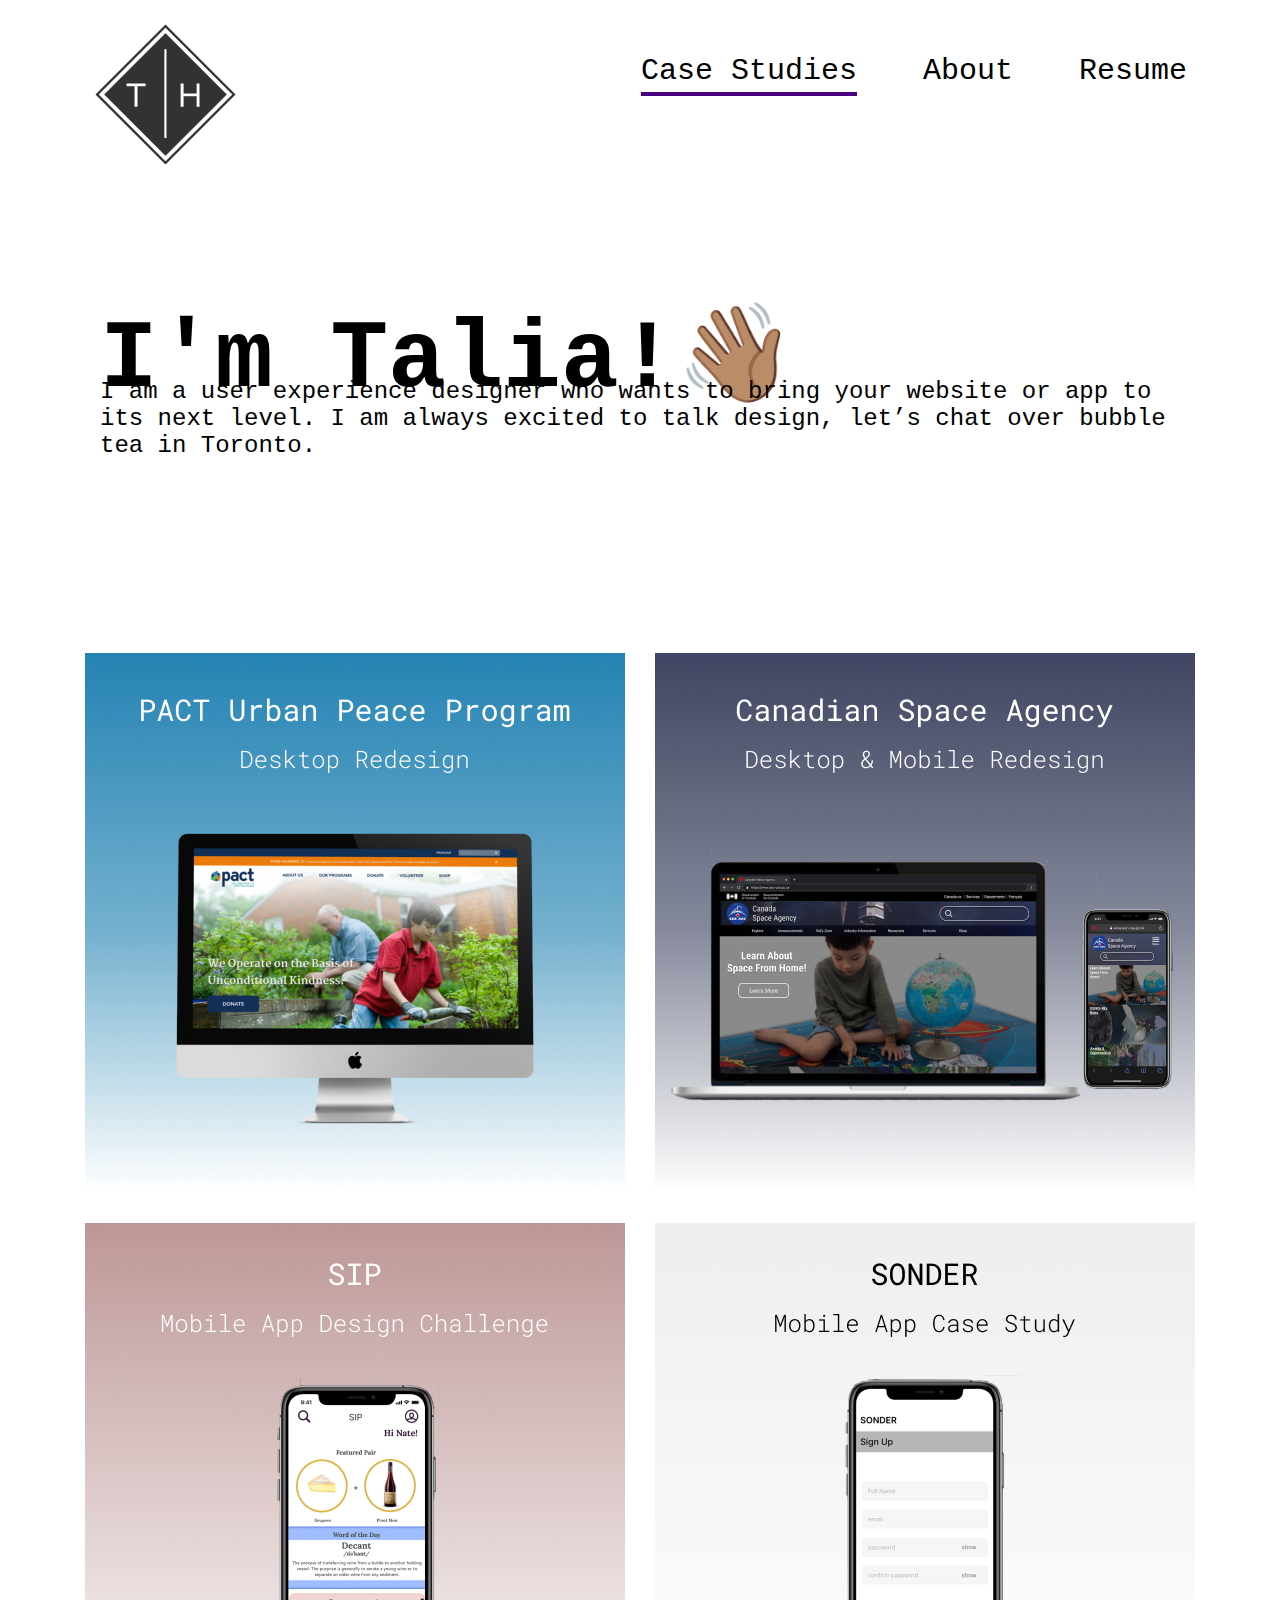
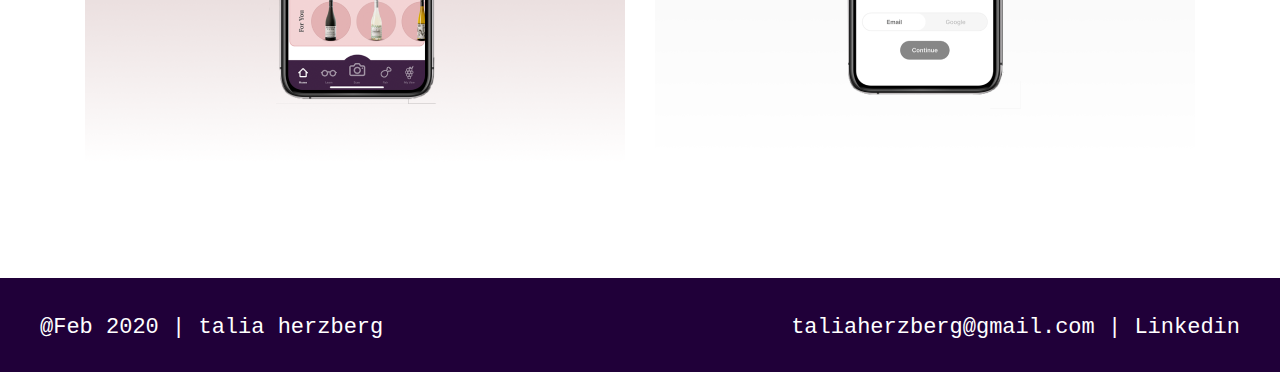
==== index.html @ 7f2f4561 "Homework 18 upload" ====
<!DOCTYPE html>
<html lang="en">
<head>
    <meta charset="UTF-8">
    <meta name="viewport" content="width=device-width, initial-scale=1.0">
    <title>Talia's Portfolio</title>
    <link rel="stylesheet" type="text/css" href="CSS/index.css"/>
    <link rel="shortcut icon" type="image/png" href="../UX_UI_HW_18/images/Logo-large.png"/>
</head>
<body>
    <header>
    <div class="topNav">
        <nav>
            <div class="logo">
                <img src="images/Logo-large.png">
            </div>
            <div class=logoMedium></div>
            <div class=logoSmall></div>
            <ul>
                <li class="inline-block active">Case Studies</li>
                <li class="inline-block inactive"><a href="aboutme.html">About</a></li>
                <li class="inline-block inactive">Resume</li>
            </ul>
        </nav>
    </div>
</header>
<section>
    <div class="HeroText">
        <h1 class="Header">
            I'm Talia!👋🏽 
        </h1>
        <p class="Paragraph">
            I am a user experience designer who wants to bring your website or app to its next level. I am always excited to talk design, let’s chat over bubble tea in Toronto.
        </p>
    </div>
</section>
<section class="CaseStudiesThumbnail Row1">
    <div class="Box1">
    </div>
    <div class="Box2">
    </div>
</section>
<section class="CaseStudiesThumbnail">
    <div class="Box3">
    </div>
    <div class="Box4">
    </div>
</section>
<section>
    <footer class="footer">
        <div class="footerLeft">
            @Feb 2020 | talia herzberg
        </div>
        <div class="footerRight">
            taliaherzberg@gmail.com | Linkedin
        </div>
    </footer>
</section>
</body>

</html>
---- CSS/index.css ----
@media only screen and (max-width: 1200px) {
    div.Box1 {
        background-image: url(../images/PACT-smaller.png);
        height: 400px;
        width: 400px;
        margin: 10px;
    }
    div.Box2 {
        background-image: url(../images/CSA-smaller.png);
        height: 400px;
        width: 400px;
        margin: 10px;
    }
    div.Box3 {
        background-image: url(../images/SIP-smaller.png);
        height: 400px;
        width: 400px;
        margin: 10px;
    }
    div.Box4 {
        background-image: url(../images/Sonder-smaller.png);
        height: 400px;
        width: 400px;
        margin: 10px;
    }
    div.Box1:hover {
        background-image: url(../images/PACT-Hover-Smaller.png);
        height: 400px;
        width: 400px;
        margin: 10px;
    }
    div.Box2:hover {
        background-image: url(../images/CSA-Hover-Smaller.png);
        height: 400px;
        width: 400px;
        margin: 10px;
    }
    div.Box3:hover {
        background-image: url(../images/SIP-Hover-Smaller.png);
        height: 400px;
        width: 400px;
        margin: 10px;
    }
    div.Box4:hover {
        background-image: url(../images/Sonder-Hover-Smaller.png);
        height: 400px;
        width: 400px;
        margin: 10px;
    }
    footer.footer {
        color: white;
        font-size: 18px;
    }
    div.footerLeft {
        margin-left: 30px;
    }
    div.footerRight {
        margin-right: 30px;
    }
}
@media only screen and (max-width: 910px) {
    div.logo {
        display: none;
    }
    div.logoMedium {
        margin-left: 50px;
        height: 90px;
        width: 90px;
        float: left;
        margin-top: 45px;
        background-image: url(../images/Logo-MEDIUM.png);
    }
    ul {
        margin-right: 20px;
        float: right;
    }
    li.inline-block {
        font-size: 25px;
        padding-left: 20px;
        padding-right: 20px;
    }
    div.HeroText {
        font-size: 38px;
        margin-left: 50px;
    }
    div.Paragraph {
        font-size: 28px;
        margin-left: 50px;
        margin-right: 50px;
    }
    .CaseStudiesThumbnail {
        display: flex;
        flex-direction: column;
        justify-content: center;
        align-items: center;
    }
    div.Box1 {
        height: 540px;
        width: 540px;
        background-image: url(../images/PACT.png);
        margin: 15px;
    }
    div.Box1:hover {
        background-image: url(../images/PACT-Hover.png);
        height: 540px;
        width: 540px;
        margin: 15px;
    }
    div.Box2 {
        height: 540px;
        width: 540px;
        background-image: url(../images/CSA.png);
        margin: 15px;
    }
    div.Box2:hover {
        background-image: url(../images/CSA-Hover.png);
        height: 540px;
        width: 540px;
        margin: 15px;
    }
    div.Box3 {
        height: 540px;
        width: 540px;
        background-image: url(../images/SIP.png);
        margin: 15px;
    }
    div.Box3:hover {
        background-image: url(../images/SIP-Hover.png);
        height: 540px;
        width: 540px;
        margin: 15px;
    }
    div.Box4 {
        height: 540px;
        width: 540px;
        background-image: url(../images/Sonder.png);
        margin: 15px;
    }
    div.Box4:hover {
        background-image: url(../images/Sonder-Hover.png);
        height: 540px;
        width: 540px;
        margin: 15px;
    }
    footer.footer {
        color: white;
        font-size: 14px;
    }
    }

  @media only screen and (max-width: 700px) {
    div.logoMedium {
        display: none;
    }
    div.logoSmall {
        margin-left: 20px;
        height: 70px;
        width: 70px;
        float: left;
        margin-top: 45px;
        background-image: url(../images/Logo-SMALL.png);
    }
    ul {
        margin-right: 10px;
        float: right;
    }
    li.inline-block {
        font-size: 18px;
        padding-left: 10px;
        padding-right: 10px;
    }
    div.HeroText {
        font-size: 28px
    }
    div.Paragraph {
        font-size: 18px;
    }
    footer.footer {
        font-size: 10px;
    }
    div.footerLeft {
        margin-left: 10px;
    }
    div.footerRight {
        margin-right: 10px;
    }
    .CaseStudiesThumbnail {
        display: flex;
        flex-direction: column;
        justify-content: center;
        align-items: center;
    }
    div.Box1 {
        background-image: url(../images/PACT-smaller.png);
        height: 400px;
        width: 400px;
        margin: 10px;
        margin-top: 100px;
    }
    div.Box2 {
        background-image: url(../images/CSA-smaller.png);
        height: 400px;
        width: 400px;
        margin: 10px;
    }
    div.Box3 {
        background-image: url(../images/SIP-smaller.png);
        height: 400px;
        width: 400px;
        margin: 10px;
    }
    div.Box4 {
        background-image: url(../images/Sonder-smaller.png);
        height: 400px;
        width: 400px;
        margin: 10px;
    }
    div.Box1:hover {
        background-image: url(../images/PACT-Hover-Smaller.png);
        height: 400px;
        width: 400px;
        margin: 10px;
        margin-top: 100px;
    }
    div.Box2:hover {
        background-image: url(../images/CSA-Hover-Smaller.png);
        height: 400px;
        width: 400px;
        margin: 10px;
    }
    div.Box3:hover {
        background-image: url(../images/SIP-Hover-Smaller.png);
        height: 400px;
        width: 400px;
        margin: 10px;
    }
    div.Box4:hover {
        background-image: url(../images/Sonder-Hover-Smaller.png);
        height: 400px;
        width: 400px;
        margin: 10px;
    }
}

*{
    margin: 0;
    padding: 0;
}
nav {
    height: 1px;
    background-color: white;
}
.logo {
    float: left;
    margin-left: 94px;
    margin-top: 23px;
    height: 143px;
    margin-bottom: 25px;
}
ul {
    margin-right: 62px;
    float: right;

}
.inline-block {
    display: inline-block;
    padding: 31px;
    background-color: white;
    text-align: center;
    margin-top: 23px;
    margin-bottom:102px; 
    font-size: 30px;
    font-family: 'Roboto Mono', monospace;
}
.active {
    text-decoration: underline #480080 4px;
    text-underline-offset: 5px;
    text-underline-position: under;
}
.inactive:hover {
    cursor: pointer;
    color: #480080;
}
.HeroText {
    margin-top: 296px;
    font-size: 48px;
    font-family: 'Roboto Mono', monospace;
    font-weight: lighter;
    margin-left: 100px;
}
.Paragraph {
    position: absolute;
    top: 378px;
    font-size: 24px;
    font-family: 'Roboto Mono', monospace;
    font-weight: normal;
    margin-right: 100px;
}
.CaseStudiesThumbnail {
    display: flex;
    justify-content: center;
}
.Row1 {
    margin-top: 223px;
}
.Box1 {
    height: 540px;
    width: 540px;
    background-image: url(../images/PACT.png);
    margin: 15px;
}
.Box1:hover {
    background-image: url(../images/PACT-Hover.png);
}
.Box2 {
    height: 540px;
    width: 540px;
    background-image: url(../images/CSA.png);
    margin: 15px;
}
.Box2:hover {
    background-image: url(../images/CSA-Hover.png);
}
.Box3 {
    height: 540px;
    width: 540px;
    background-image: url(../images/SIP.png);
    margin: 15px;
}
.Box3:hover {
    background-image: url(../images/SIP-Hover.png);
}
.Box4 {
    height: 540px;
    width: 540px;
    background-image: url(../images/Sonder.png);
    margin: 15px;
}
.Box4:hover {
    background-image: url(../images/Sonder-Hover.png);
}

.footer {
   margin-top: 100px;
   height: 100px;
   line-height: 100px;
   text-align: center;
   background-color: #200039;
   width: 100%;
   color: white;
   font-size: 22px;
   font-family: 'Roboto Mono', monospace;
   display: grid;
   grid-template-columns: 50% 50%;
   grid-template-areas:
   "footerLeft footerRight";
}
.footerLeft {
    grid-area: footerLeft;
    text-align: left;
    margin-left: 40px;
}

.footerRight {
    grid-area: footerRight;
    cursor: pointer;
    text-align: right;
    margin-right: 40px;
}
a {
    text-decoration: none;
    color: black;
  }

a:hover {
    color: #480080;
}
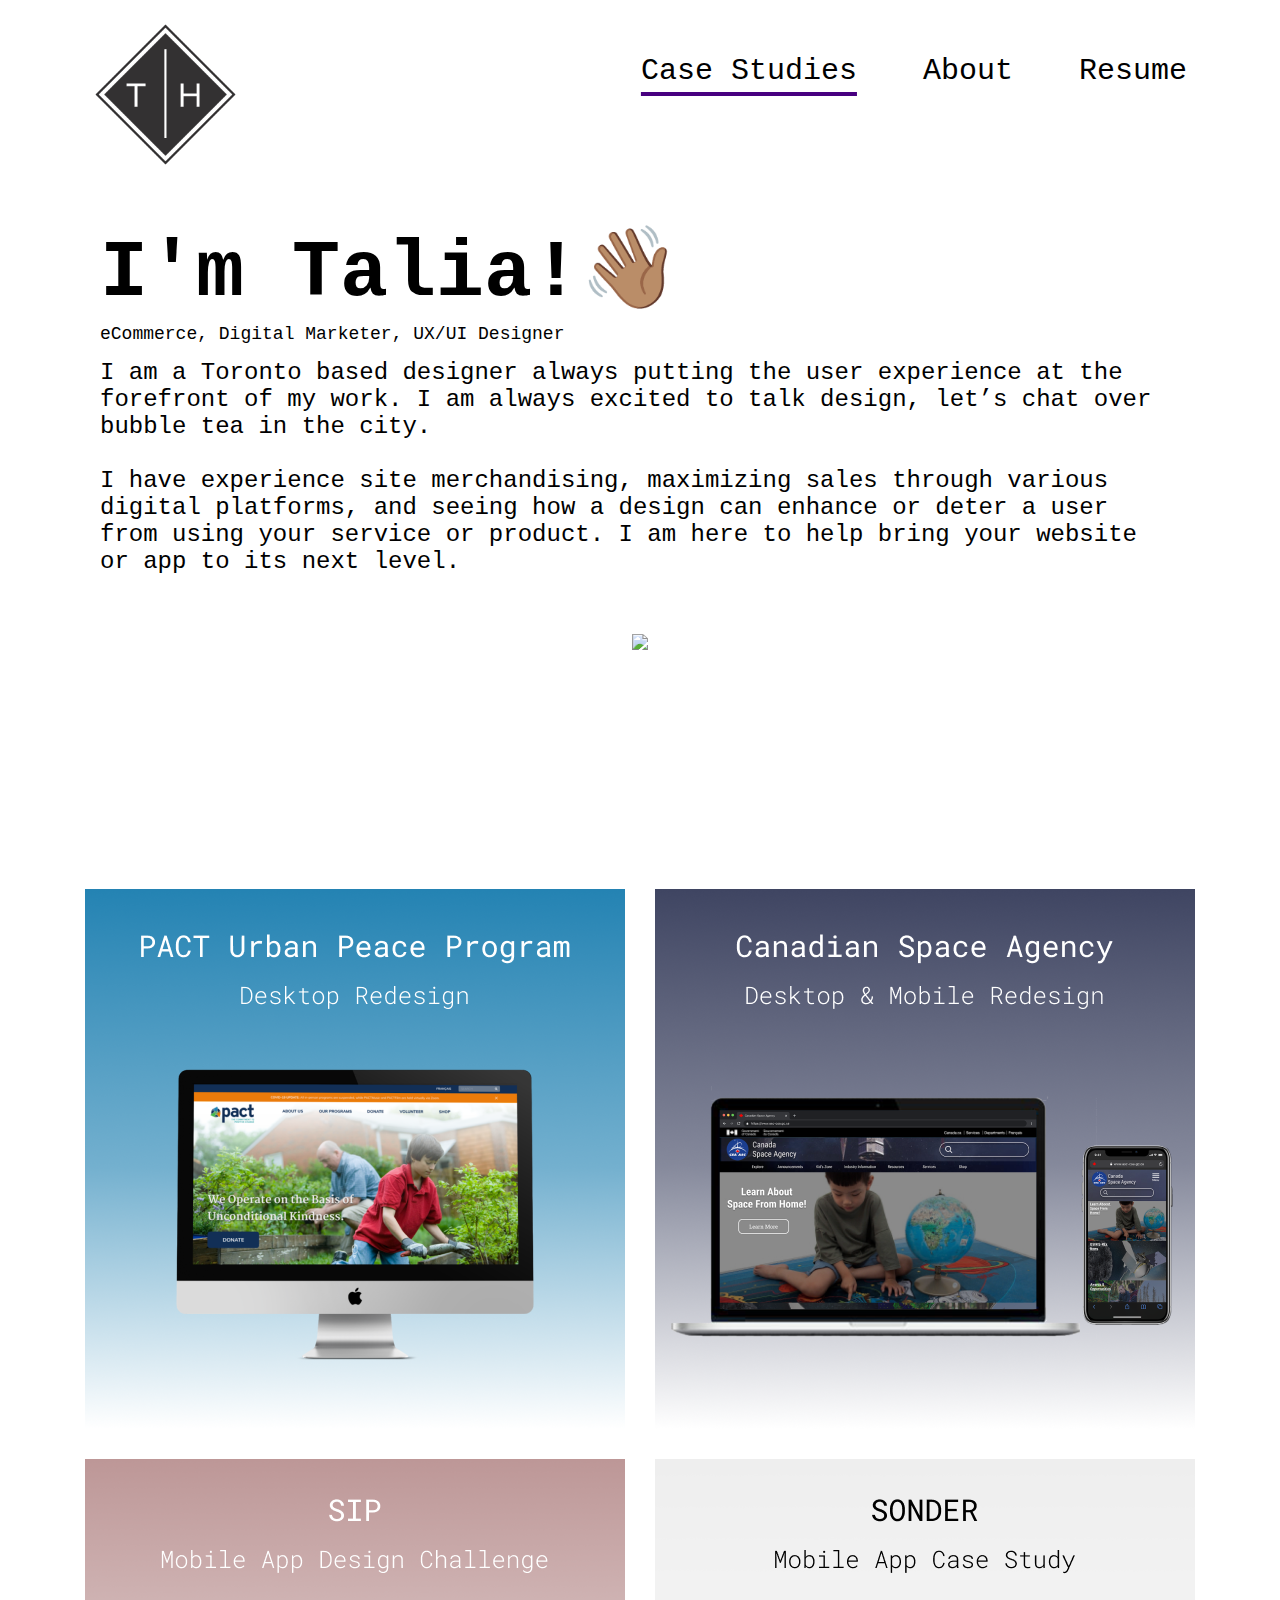
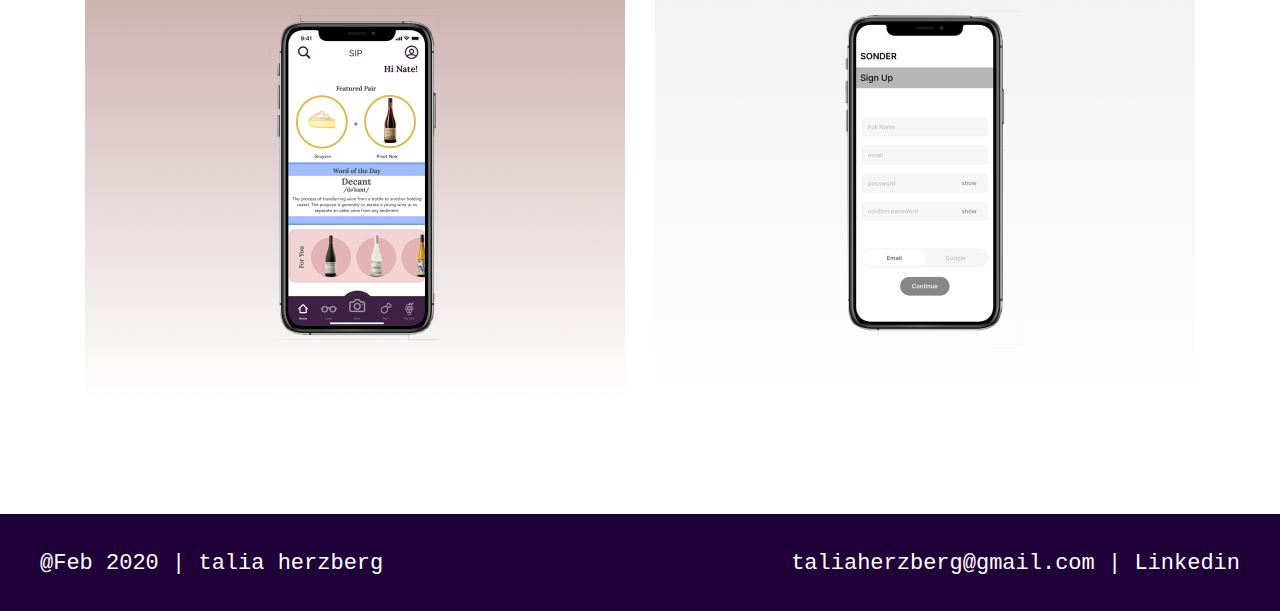
==== commit 496b2b5b: "adding java" ====
--- a/index.html
+++ b/index.html
@@ -5,7 +5,7 @@
     <meta name="viewport" content="width=device-width, initial-scale=1.0">
     <title>Talia's Portfolio</title>
     <link rel="stylesheet" type="text/css" href="CSS/index.css"/>
-    <link rel="shortcut icon" type="image/png" href="../UX_UI_HW_18/images/Logo-large.png"/>
+    <link rel="shortcut icon" type="image/png" href="../UX_UI_HW_19./images/Logo-SMALL.png"/>
 </head>
 <body>
     <header>
@@ -24,17 +24,33 @@
         </nav>
     </div>
 </header>
-<section>
+<div>
     <div class="HeroText">
         <h1 class="Header">
-            I'm Talia!👋🏽 
+            I'm Talia!<div class="wave animate">👋🏽 </div> 
         </h1>
+        <h2 class="title">
+            eCommerce, Digital Marketer, UX/UI Designer
+        </h2>
         <p class="Paragraph">
-            I am a user experience designer who wants to bring your website or app to its next level. I am always excited to talk design, let’s chat over bubble tea in Toronto.
+            I am a Toronto based designer always putting the user experience at the forefront 
+            of my work. I am always excited to talk design, let’s chat over bubble tea in the city.
+            <br><br>
+
+            I have experience site merchandising, maximizing sales through various digital
+            platforms, and seeing how a design can enhance or deter a user from using your service
+            or product. I am here to help bring your website or app to its next level.
         </p>
     </div>
+    <div class="scroll">
+    <a href="#Row1" id="scroll">
+        <img src="../UX_UI_HW_19./images/Scroll-indicator.png">
+    </a>
+</div>
 </section>
+
 <section class="CaseStudiesThumbnail Row1">
+    <div id="Row1"></div>
     <div class="Box1">
     </div>
     <div class="Box2">
@@ -56,6 +72,11 @@
         </div>
     </footer>
 </section>
+
+
+<script src="https://code.jquery.com/jquery-3.4.1.min.js"></script>
+    <script src="js/index.js"></script>
+    
 </body>
 
 </html>
--- a/CSS/index.css
+++ b/CSS/index.css
@@ -56,6 +56,16 @@
     }
     div.footerRight {
         margin-right: 30px;
+    }
+    h1.title {
+        font-size: 10px;
+    }
+    a#scroll {
+    margin-top: 340px;
+    }
+    div.HeroText {
+        padding-left: 50px;
+        padding-right: 50px;
     }
 }
 @media only screen and (max-width: 910px) {
@@ -83,17 +93,18 @@
         font-size: 38px;
         margin-left: 50px;
     }
-    div.Paragraph {
-        font-size: 28px;
-        margin-left: 50px;
-        margin-right: 50px;
-    }
-    .CaseStudiesThumbnail {
+    p.Paragraph {
+        font-size: 22px;
+    }
+    section.CaseStudiesThumbnail {
         display: flex;
         flex-direction: column;
         justify-content: center;
         align-items: center;
     }
+    section.Row1 {
+        margin-top: 500px;
+    }
     div.Box1 {
         height: 540px;
         width: 540px;
@@ -146,6 +157,9 @@
         color: white;
         font-size: 14px;
     }
+    a#scroll {
+        display: none;
+        }
     }
 
   @media only screen and (max-width: 700px) {
@@ -172,7 +186,7 @@
     div.HeroText {
         font-size: 28px
     }
-    div.Paragraph {
+    p.Paragraph {
         font-size: 18px;
     }
     footer.footer {
@@ -184,18 +198,20 @@
     div.footerRight {
         margin-right: 10px;
     }
-    .CaseStudiesThumbnail {
+    section.CaseStudiesThumbnail {
         display: flex;
         flex-direction: column;
         justify-content: center;
         align-items: center;
     }
+    section.Row1 {
+        margin-top: 500px;
+    }
     div.Box1 {
         background-image: url(../images/PACT-smaller.png);
         height: 400px;
         width: 400px;
         margin: 10px;
-        margin-top: 100px;
     }
     div.Box2 {
         background-image: url(../images/CSA-smaller.png);
@@ -220,7 +236,6 @@
         height: 400px;
         width: 400px;
         margin: 10px;
-        margin-top: 100px;
     }
     div.Box2:hover {
         background-image: url(../images/CSA-Hover-Smaller.png);
@@ -282,62 +297,80 @@
     color: #480080;
 }
 .HeroText {
-    margin-top: 296px;
-    font-size: 48px;
+    margin-top: 220px;
+    font-size: 40px;
     font-family: 'Roboto Mono', monospace;
     font-weight: lighter;
-    margin-left: 100px;
+    padding-left: 100px;
+    padding-right: 100px;
+}
+.Header {
+    white-space: nowrap
+}
+.title {
+    font-size: 18px;
+    font-family: 'Roboto Mono', monospace;
+    font-weight: lighter;
+    margin-top: 5px;
 }
 .Paragraph {
     position: absolute;
-    top: 378px;
     font-size: 24px;
     font-family: 'Roboto Mono', monospace;
     font-weight: normal;
     margin-right: 100px;
+    margin-top: 15px;
 }
 .CaseStudiesThumbnail {
     display: flex;
     justify-content: center;
 }
 .Row1 {
-    margin-top: 223px;
+    margin-top: 220px;
 }
 .Box1 {
     height: 540px;
     width: 540px;
     background-image: url(../images/PACT.png);
     margin: 15px;
+    cursor: pointer;
 }
 .Box1:hover {
     background-image: url(../images/PACT-Hover.png);
+    transition: 0.3s;
 }
 .Box2 {
     height: 540px;
     width: 540px;
     background-image: url(../images/CSA.png);
     margin: 15px;
+    cursor: pointer;
 }
 .Box2:hover {
     background-image: url(../images/CSA-Hover.png);
+    transition: 0.3s;
 }
 .Box3 {
     height: 540px;
     width: 540px;
     background-image: url(../images/SIP.png);
     margin: 15px;
+    cursor: pointer;
 }
 .Box3:hover {
     background-image: url(../images/SIP-Hover.png);
+    transition: 0.3s;
 }
 .Box4 {
     height: 540px;
     width: 540px;
     background-image: url(../images/Sonder.png);
     margin: 15px;
+    cursor: pointer;
 }
 .Box4:hover {
     background-image: url(../images/Sonder-Hover.png);
+    transition: 0.3s;
 }
 
 .footer {
@@ -375,3 +408,44 @@
 a:hover {
     color: #480080;
 }
+.wave {
+    animation-name: wave-animation;
+    animation-duration: 2.5s;
+    transform-origin: 70% 70%;
+    display: inline-block;
+  }
+  
+  @keyframes wave-animation {
+      0% { transform: rotate( 0.0deg) }
+     10% { transform: rotate(14.0deg) } 
+     20% { transform: rotate(-8.0deg) }
+     30% { transform: rotate(14.0deg) }
+     40% { transform: rotate(-4.0deg) }
+     50% { transform: rotate(10.0deg) }
+     60% { transform: rotate( 0.0deg) }
+    100% { transform: rotate( 0.0deg) }
+  }
+
+  .wave:hover {
+    animation-name: wave-animation-hover;
+    animation-duration: 2.5s;
+    transform-origin: 70% 70%;
+    display: inline-block;
+  }
+
+  @keyframes wave-animation-hover {
+    0% { transform: rotate( 0.0deg) }
+   10% { transform: rotate(14.0deg) } 
+   20% { transform: rotate(-8.0deg) }
+   30% { transform: rotate(14.0deg) }
+   40% { transform: rotate(-4.0deg) }
+   50% { transform: rotate(10.0deg) }
+   60% { transform: rotate( 0.0deg) }
+  100% { transform: rotate( 0.0deg) }
+}
+.scroll {
+    margin-top: 290px;
+    display: flex;
+    justify-content: center;
+    justify-items: center;
+}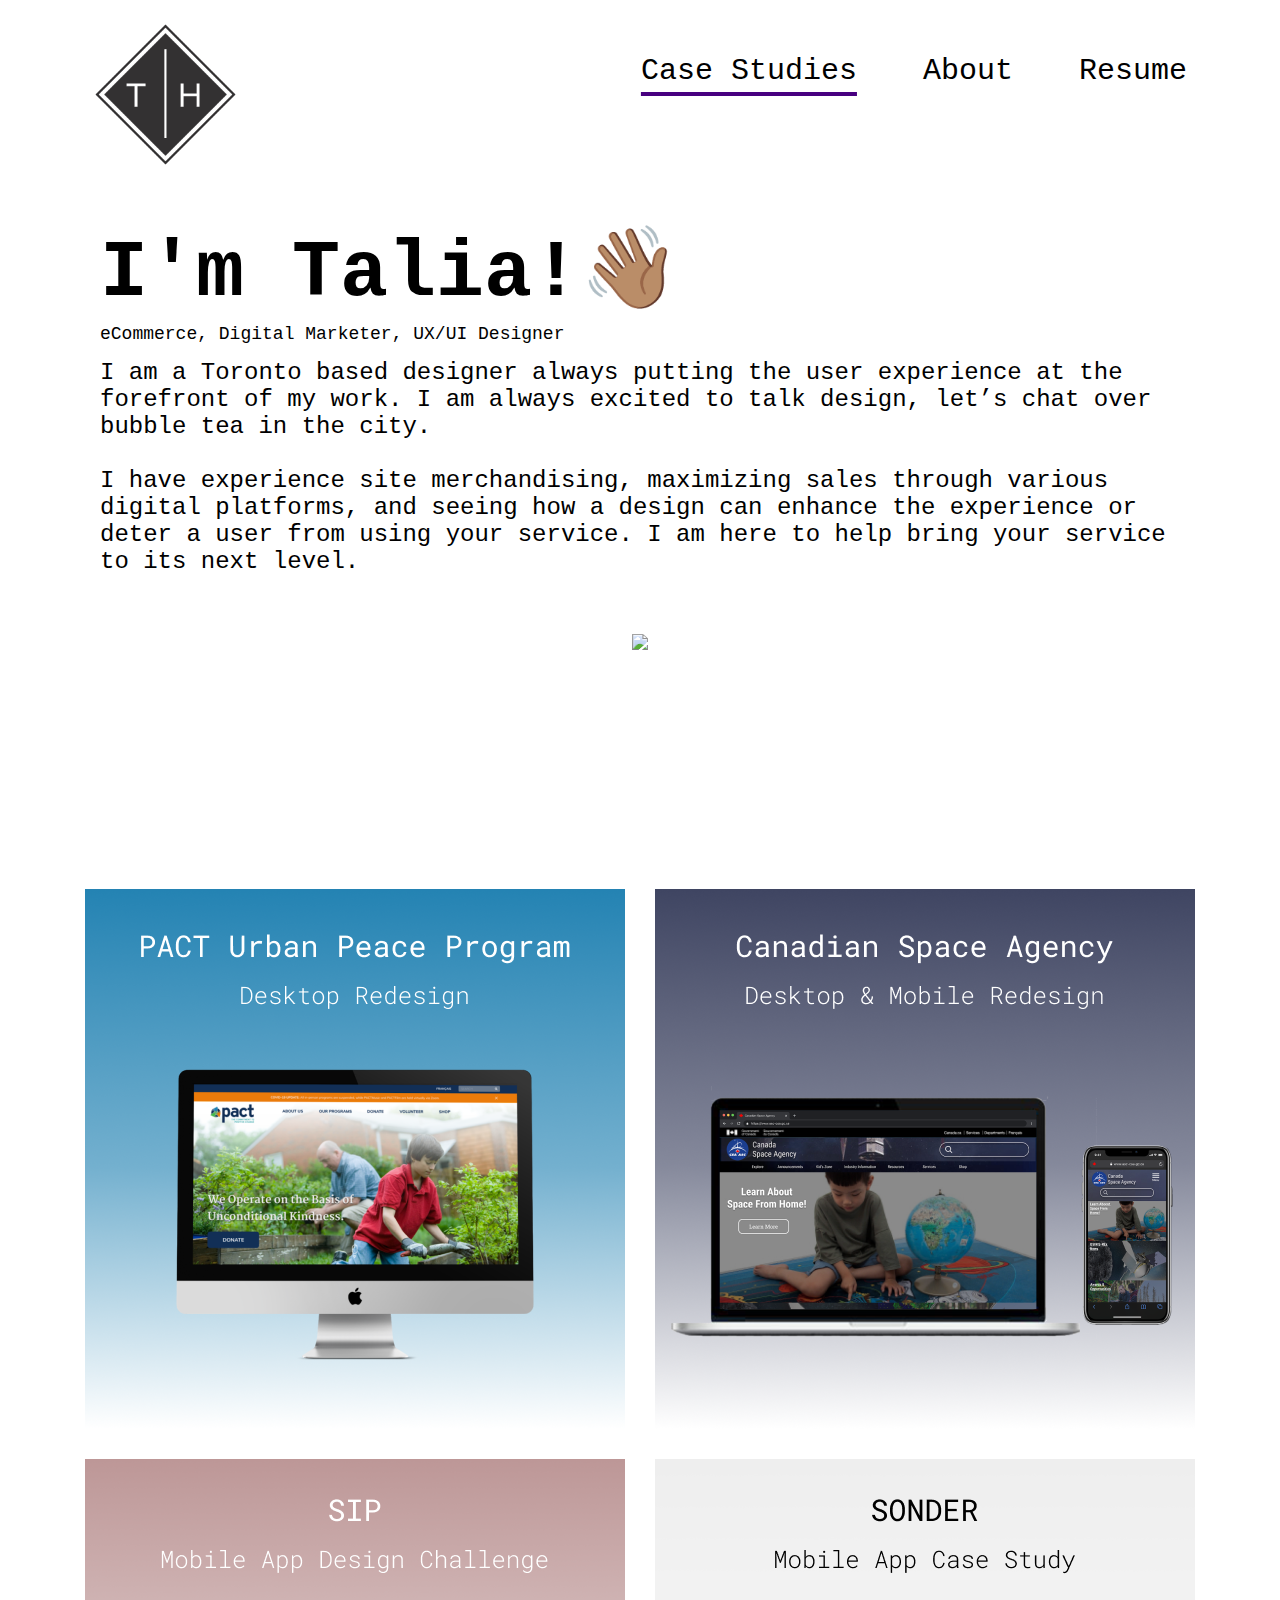
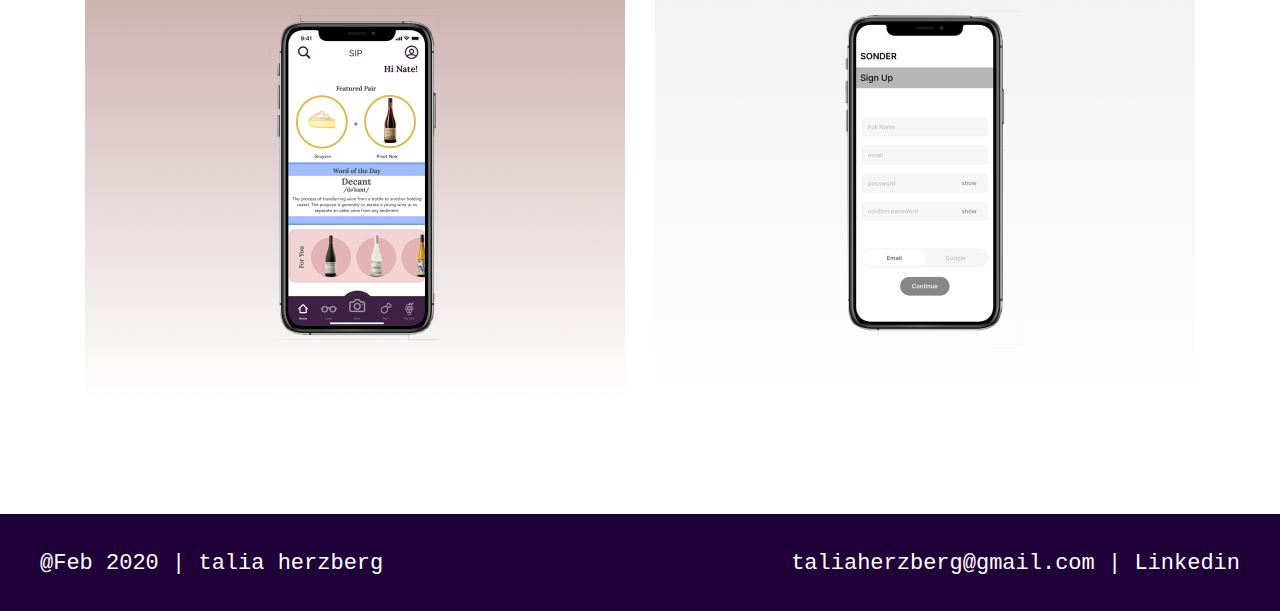
==== commit 5e4afa4a: "updated p copy" ====
--- a/index.html
+++ b/index.html
@@ -38,8 +38,7 @@
             <br><br>
 
             I have experience site merchandising, maximizing sales through various digital
-            platforms, and seeing how a design can enhance or deter a user from using your service
-            or product. I am here to help bring your website or app to its next level.
+            platforms, and seeing how a design can enhance the experience or deter a user from using your service. I am here to help bring your service to its next level.
         </p>
     </div>
     <div class="scroll">
@@ -75,7 +74,7 @@
 
 
 <script src="https://code.jquery.com/jquery-3.4.1.min.js"></script>
-    <script src="js/index.js"></script>
+<script src="js/index.js"></script>
     
 </body>
 
